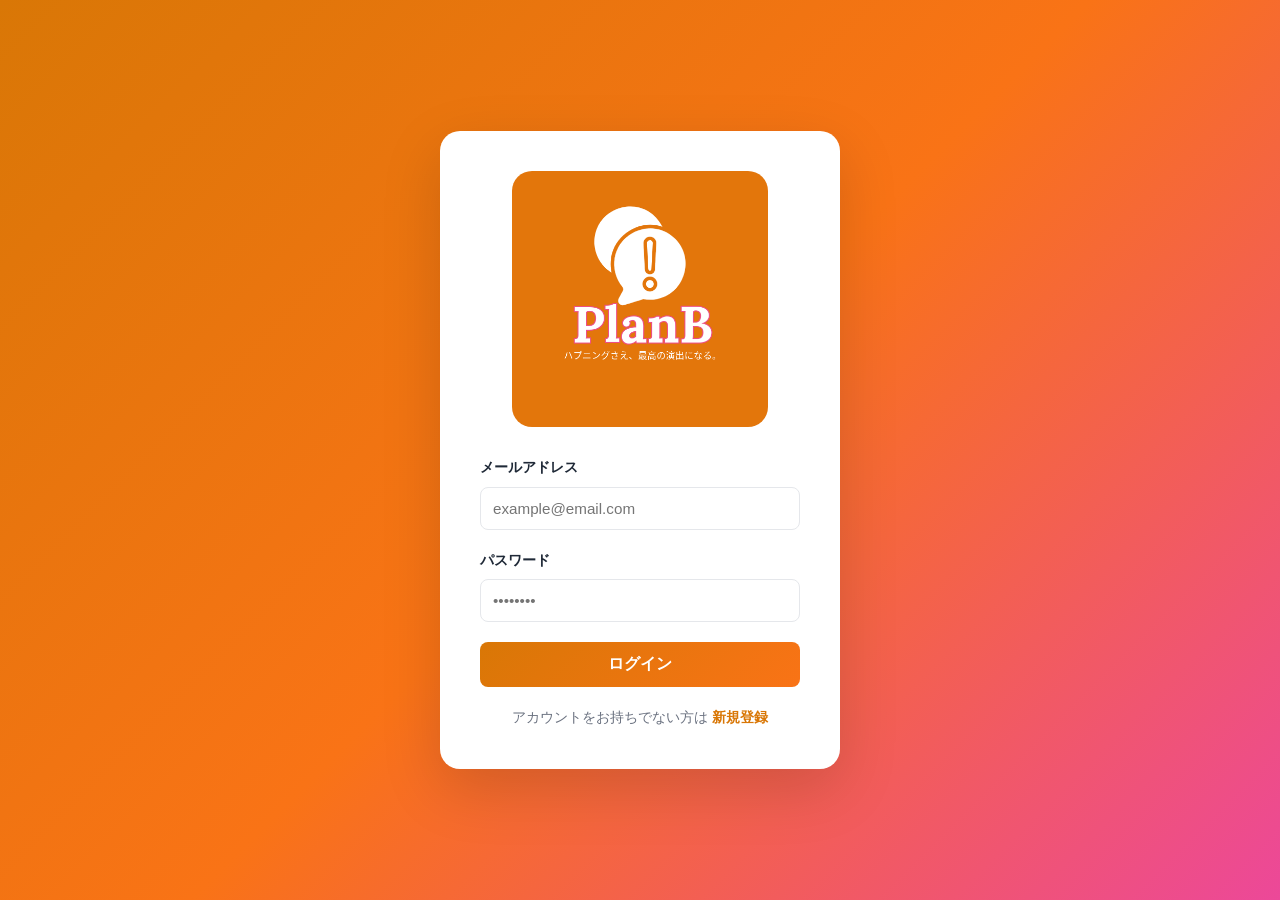
==== index.html @ e2fd60a5 "login.htmlをindex.htmlに名前変更" ====
<!DOCTYPE html>
<html lang="ja">
<head>
    <meta charset="UTF-8">
    <meta name="viewport" content="width=device-width, initial-scale=1.0">
    <title>PlanB - ログイン</title>
    <link rel="stylesheet" href="styles.css">
</head>
<body class="page-login">

<div class="login-container">
    <img src="fig/title.png" alt="PlanB" class="login-logo"style="border-radius: 20px;">
    
    <form id="loginForm" onsubmit="handleLogin(event)">
        <div class="form-group">
            <label for="email">メールアドレス</label>
            <input type="email" id="email" placeholder="example@email.com" required>
        </div>

        <div class="form-group">
            <label for="password">パスワード</label>
            <input type="password" id="password" placeholder="••••••••" required>
        </div>

        <button type="submit" class="btn-primary">ログイン</button>
    </form>

    <div class="signup-link">
        アカウントをお持ちでない方は
        <a onclick="goToSignup()">新規登録</a>
    </div>
</div>

<script>
    // ログイン処理の実装（サーバー通信版）
    async function handleLogin(event) {
        event.preventDefault();
        
        const emailInput = document.getElementById('email').value;
        const passwordInput = document.getElementById('password').value;

        if (!emailInput || !passwordInput) {
            alert('メールアドレスとパスワードを入力してください');
            return;
        }

        try {
            // サーバーのAPIにデータを送信 (POST)
            const response = await fetch("/api/login", {
                method: "POST",
                headers: {
                    "Content-Type": "application/json"
                },
                body: JSON.stringify({
                    email: emailInput,
                    password: passwordInput
                })
            });

            // サーバーからの結果を受け取る
            const result = await response.json();

            if (result.success) {
                console.log('認証成功');
                // ホーム画面へ遷移
                window.location.href = 'home.html';
            } else {
                console.log('認証失敗');
                alert('メールアドレスまたはパスワードが間違っています。');
            }

        } catch (error) {
            console.error("通信エラー:", error);
            alert("サーバーとの通信に失敗しました。");
        }
    }

    function goToSignup() {
        window.location.href = 'signup.html';
    }
</script>

</body>
</html>
---- styles.css ----
/* =========================================
   1. 基本設定 (Base & Reset)
   ========================================= */
* {
    box-sizing: border-box;
}

body {
    margin: 0;
    font-family: -apple-system, BlinkMacSystemFont, "Segoe UI", Roboto, "Helvetica Neue", Arial, sans-serif;
    color: #1f2937;
    line-height: 1.5;
}

/* リンクの基本スタイル */
a {
    text-decoration: none;
    cursor: pointer;
    color: inherit;
}

/* =========================================
   2. 共通コンポーネント (Components)
   ========================================= */

/* ボタンの基本スタイル */
button {
    cursor: pointer;
    font-family: inherit;
}

/* プライマリーボタン（オレンジグラデーション） */
.btn-primary {
    width: 100%;
    padding: 12px;
    background: linear-gradient(135deg, #d97706 0%, #f97316 100%);
    color: white;
    border: none;
    border-radius: 8px;
    font-size: 1rem;
    font-weight: 600;
    transition: all 0.3s;
    display: inline-block;
    text-align: center;
}

.btn-primary:hover {
    transform: translateY(-2px);
    box-shadow: 0 10px 20px rgba(217, 119, 6, 0.3);
}

.btn-primary:active {
    transform: translateY(0);
}

/* フォーム入力欄 */
.form-group {
    margin-bottom: 20px;
    text-align: left;
}

.form-group label {
    display: block;
    font-size: 0.9rem;
    font-weight: 600;
    color: #1f2937;
    margin-bottom: 8px;
}

.form-group input {
    width: 100%;
    padding: 12px;
    border: 1px solid #e5e7eb;
    border-radius: 8px;
    font-size: 0.95rem;
    transition: border-color 0.2s;
}

.form-group input:focus {
    outline: none;
    border-color: #d97706;
    box-shadow: 0 0 0 3px rgba(217, 119, 6, 0.1);
}

/* =========================================
   3. ログイン画面スタイル (Login Page)
   ========================================= */
.page-login {
    display: flex;
    align-items: center;
    justify-content: center;
    min-height: 100vh;
    background: linear-gradient(135deg, #d97706 0%, #f97316 50%, #ec4899 100%);
}

.login-container {
    background: white;
    border-radius: 20px;
    padding: 40px;
    width: 90%;
    max-width: 400px;
    box-shadow: 0 20px 60px rgba(0, 0, 0, 0.15);
    text-align: center;
}

/* ログイン画面のロゴ */
.login-logo {
    /* 横幅をコンテナ(最大400px)の80%に制限し、高さは自動調整 */
    max-width: 80%;
    height: auto;
    margin-bottom: 30px;
    display: block;
    margin-left: auto;
    margin-right: auto;
}

/* ヘッダー（ホーム画面）のロゴ */
.logo {
    display: flex;
    align-items: center;
    /* ヘッダー内でのロゴエリアの高さを指定（例: 40px） */
    height: 40px;
}

.header-logo {
    /* 親要素(.logo)の高さに合わせてリサイズ */
    height: 100%;
    width: auto; /* 横幅は縦横比を維持して自動設定 */
    object-fit: contain;
}

.signup-link {
    margin-top: 20px;
    font-size: 0.9rem;
    color: #6b7280;
}

.signup-link a {
    color: #d97706;
    font-weight: 600;
}

.signup-link a:hover {
    text-decoration: underline;
}

/* =========================================
   4. ホーム画面レイアウト (Home Layout)
   ========================================= */
.page-home {
    background-color: #f3f4f6;
}

#app-container {
    width: 100%;
    max-width: 550px;
    min-height: 100vh;
    background-color: #fff;
    box-shadow: 0 0 20px rgba(0,0,0,0.1);
    position: relative;
    display: flex;
    flex-direction: column;
    margin: 0 auto;
}

/* ヘッダー */
header {
    position: sticky;
    top: 0;
    background: linear-gradient(135deg, #d97706 0%, #f97316 100%);
    padding: 15px 20px;
    display: flex;
    justify-content: space-between;
    align-items: center;
    z-index: 100;
}

.logo {
    display: flex;
    align-items: center;
    gap: 12px;
    font-weight: 800;
    font-size: 1.3rem;
    color: #ffffff;
}

.header-actions {
    display: flex;
    align-items: center;
    gap: 15px;
}

/* ヘッダー内の透明ボタン */
.btn-transparent {
    border: none;
    background: none;
    color: white;
    font-weight: 600;
    font-size: 0.9rem;
    padding: 5px 10px;
    border-radius: 6px;
    transition: background-color 0.2s;
}

.btn-transparent:hover {
    background-color: rgba(255, 255, 255, 0.2);
}

.icon-btn {
    font-size: 1.2rem;
    padding: 5px;
}

/* メインコンテンツエリア */
main {
    flex: 1;
    overflow-y: auto;
    display: flex;
    flex-direction: column;
    background-color: #fdf2f8;
}

/* =========================================
   5. ホーム画面コンテンツ (Home Contents)
   ========================================= */

/* ヒーローセクション */
.hero-section {
    background: linear-gradient(135deg, #d97706 0%, #f97316 50%, #ec4899 100%);
    padding: 30px 20px;
    color: white;
    text-align: center;
}

.hero-text h2 {
    font-size: 1.8rem;
    margin: 0 0 12px;
    font-weight: 700;
    letter-spacing: -0.5px;
}

.hero-text p {
    color: rgba(255, 255, 255, 0.85);
    font-size: 0.95rem;
    margin: 0;
    line-height: 1.5;
}

/* 選択エリア */
.plan-selection-section {
    padding: 25px 20px;
}

.selection-title {
    font-size: 1rem;
    font-weight: 600;
    color: #1f2937;
    margin: 0 0 16px;
}

/* カードグリッド */
.cards-grid {
    display: grid;
    grid-template-columns: 1fr;
    gap: 12px;
    margin-bottom: 20px;
}

.plan-card {
    background: white;
    border: 2px solid #fde2e4;
    border-radius: 12px;
    padding: 16px;
    cursor: pointer;
    transition: all 0.3s cubic-bezier(0.4, 0, 0.2, 1);
    display: flex;
    align-items: center;
    gap: 10px;
}

.plan-card:hover {
    border-color: #d97706;
    box-shadow: 0 8px 16px rgba(217, 119, 6, 0.12);
    transform: translateY(-2px);
}

.plan-card:active {
    transform: translateY(0);
}

.plan-card h3 {
    margin: 0;
    font-size: 1rem;
    color: #1f2937;
    font-weight: 600;
}

.plan-card .emoji {
    font-size: 1.5rem;
}

/* =========================================
   6. 緊急モードボタン (Emergency Mode)
   ========================================= */
.emergency-section {
    padding: 0 20px 25px;
}

.mode-btn {
    width: 100%;
    padding: 16px;
    color: white;
    border: none;
    border-radius: 12px;
    font-size: 1rem;
    font-weight: 600;
    cursor: pointer;
    transition: background-color 0.3s, transform 0.2s;
    display: flex;
    align-items: center;
    justify-content: center;
    gap: 8px;
}

.mode-btn:hover {
    transform: translateY(-2px);
}

.mode-btn:active {
    transform: translateY(0);
}

.mode-btn-danger {
    background-color: #ef4444; /* 赤 */
    box-shadow: 0 4px 12px rgba(239, 68, 68, 0.2);
}
.mode-btn-danger:hover {
    background-color: #dc2626;
}

.mode-btn-safe {
    background-color: #10b981; /* 緑 */
    box-shadow: 0 4px 12px rgba(16, 185, 129, 0.2);
}
.mode-btn-safe:hover {
    background-color: #059669;
}

.mode-btn-emoji {
    font-size: 1.5rem;
}

/* =========================================
   7. ローディング画面 (Loading)
   ========================================= */
#phase-loading {
    display: none;
    flex-direction: column;
    align-items: center;
    justify-content: center;
    height: 100vh; /* メインエリアいっぱいに */
    min-height: 400px;
    background: linear-gradient(135deg, #fdf2f8 0%, #fce7f3 100%);
}

.spinner {
    width: 50px;
    height: 50px;
    border: 4px solid #fbcfe8;
    border-top: 4px solid #f97316;
    border-radius: 50%;
    animation: spin 1s linear infinite;
}

#phase-loading h3 {
    color: #d97706;
    margin-top: 24px;
    font-size: 1.1rem;
}

#phase-loading p {
    color: #9ca3af;
    font-size: 0.9rem;
}

@keyframes spin {
    0% { transform: rotate(0deg); }
    100% { transform: rotate(360deg); }
}
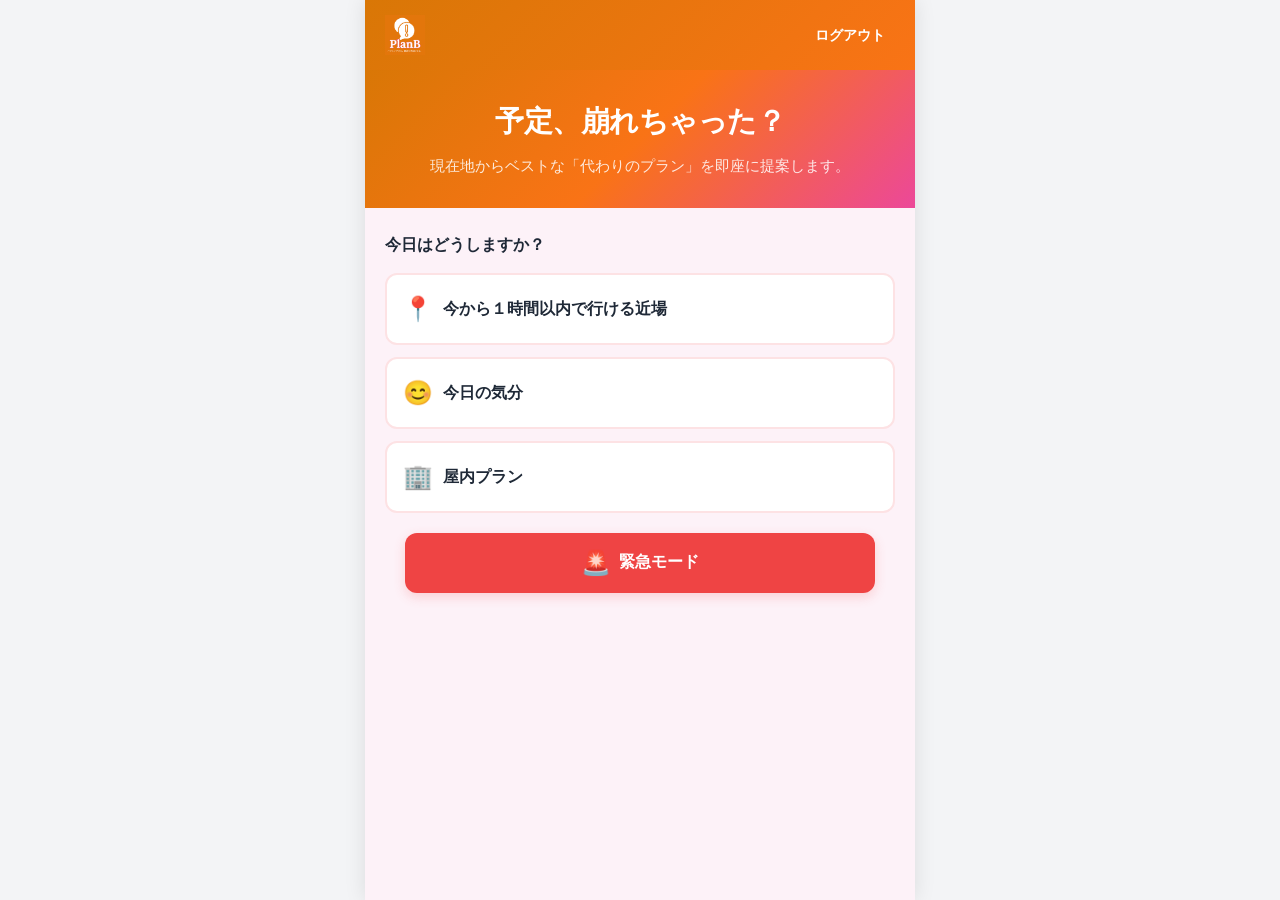
==== commit 0650c12d: "index→login,home→indexに変更" ====
--- a/index.html
+++ b/index.html
@@ -3,81 +3,214 @@
 <head>
     <meta charset="UTF-8">
     <meta name="viewport" content="width=device-width, initial-scale=1.0">
-    <title>PlanB - ログイン</title>
+    <title>PlanB - ホーム</title>
     <link rel="stylesheet" href="styles.css">
 </head>
-<body class="page-login">
-
-<div class="login-container">
-    <img src="fig/title.png" alt="PlanB" class="login-logo"style="border-radius: 20px;">
-    
-    <form id="loginForm" onsubmit="handleLogin(event)">
-        <div class="form-group">
-            <label for="email">メールアドレス</label>
-            <input type="email" id="email" placeholder="example@email.com" required>
+<body class="page-home">
+
+<div id="app-container">
+    <header>
+        <a href="home.html" class="logo">
+            <img src="fig/head.png" alt="PlanB" class="header-logo">
+        </a>
+        <div class="header-actions">
+            <button class="btn-transparent" onclick="handleLogout()">ログアウト</button>
         </div>
-
-        <div class="form-group">
-            <label for="password">パスワード</label>
-            <input type="password" id="password" placeholder="••••••••" required>
+    </header>
+
+    <main>
+        <div id="phase-home">
+            <div class="hero-section">
+                <div class="hero-text">
+                    <h2>予定、崩れちゃった？</h2>
+                    <p>現在地からベストな「代わりのプラン」を即座に提案します。</p>
+                </div>
+            </div>
+
+            <div class="plan-selection-section">
+                <h2 class="selection-title" id="selectionTitle">今日はどうしますか？</h2>
+                <div class="cards-grid" id="planCards"></div>
+
+                <div class="emergency-section">
+                    <button id="modeToggleBtn" class="mode-btn mode-btn-danger" onclick="toggleEmergencyMode()">
+                        <span id="modeEmoji" class="mode-btn-emoji">🚨</span>
+                        <span class="mode-btn-text">
+                            <span id="modeText">緊急モード</span>
+                        </span>
+                    </button>
+                </div>
+            </div>
         </div>
-
-        <button type="submit" class="btn-primary">ログイン</button>
-    </form>
-
-    <div class="signup-link">
-        アカウントをお持ちでない方は
-        <a onclick="goToSignup()">新規登録</a>
-    </div>
+    </main>
 </div>
 
 <script>
-    // ログイン処理の実装（サーバー通信版）
-    async function handleLogin(event) {
-        event.preventDefault();
+    // ==========================================
+    // データ定義
+    // ==========================================
+    const normalModeCards = [
+        { title: "今から１時間以内で行ける近場", emoji: "📍", situation: "near" },
+        { title: "今日の気分", emoji: "😊", situation: "mood" },
+        { title: "屋内プラン", emoji: "🏢", situation: "indoor" }
+    ];
+
+    const emergencyModeCards = [
+        { title: "30分でできること", emoji: "⏱️", situation: "quick" },
+        { title: "充電ピンチ", emoji: "🔋", situation: "battery" }, 
+        { title: "ドタキャンされた", emoji: "😢", situation: "cancel" }
+    ];
+
+    let isEmergencyMode = false;
+
+    // ログアウト
+    function handleLogout() {
+        console.log("ログアウトしました");
+        window.location.href = 'login.html';
+    }
+
+    // カード描画
+    function renderCards(cards) {
+        const container = document.getElementById('planCards');
+        container.innerHTML = '';
+        cards.forEach(card => {
+            const cardElement = document.createElement('div');
+            cardElement.className = 'plan-card';
+            cardElement.onclick = () => handleSelectPlan(card.situation);
+            cardElement.innerHTML = `
+                <span class="emoji">${card.emoji}</span>
+                <h3>${card.title}</h3>
+            `;
+            container.appendChild(cardElement);
+        });
+    }
+
+ 
+
+    function handleSelectPlan(situation) {
         
-        const emailInput = document.getElementById('email').value;
-        const passwordInput = document.getElementById('password').value;
-
-        if (!emailInput || !passwordInput) {
-            alert('メールアドレスとパスワードを入力してください');
-            return;
-        }
-
-        try {
-            // サーバーのAPIにデータを送信 (POST)
-            const response = await fetch("/api/login", {
-                method: "POST",
-                headers: {
-                    "Content-Type": "application/json"
-                },
-                body: JSON.stringify({
-                    email: emailInput,
-                    password: passwordInput
-                })
-            });
-
-            // サーバーからの結果を受け取る
-            const result = await response.json();
-
-            if (result.success) {
-                console.log('認証成功');
-                // ホーム画面へ遷移
-                window.location.href = 'home.html';
-            } else {
-                console.log('認証失敗');
-                alert('メールアドレスまたはパスワードが間違っています。');
-            }
-
-        } catch (error) {
-            console.error("通信エラー:", error);
-            alert("サーバーとの通信に失敗しました。");
-        }
-    }
-
-    function goToSignup() {
-        window.location.href = 'signup.html';
-    }
+        // https://www.google.com/maps/search/?api=1&query=検索ワード
+        const mapBaseUrl = "https://www.google.com/maps/search/?api=1&query=";
+
+        // -----------------------------------------
+        // 通常 A：今から1時間以内
+        // -----------------------------------------
+        if (situation === 'near') {
+            const locationName = window.prompt("現在地（または最寄りの駅名）を入力してください\n例：新宿、横浜駅");
+            if (!locationName) return;
+
+            const query = encodeURIComponent(`${locationName} 観光スポット`);
+            window.location.href = `${mapBaseUrl}${query}`;
+            return; 
+        }
+
+        // -----------------------------------------
+        // 通常 B：今日の気分
+        // -----------------------------------------
+        if (situation === 'mood') {
+            const locationName = window.prompt("場所を入力してください\n例：渋谷、梅田");
+            if (!locationName) return;
+
+            const moodInput = window.prompt(
+                "今の気分を番号で選んでください\n\n" +
+                "1: 楽しい！もっと盛り上がりたい\n" +
+                "2: 疲れた...ゆっくり癒やされたい\n" +
+                "3: イライラ！ストレス発散したい"
+            );
+            if (!moodInput) return;
+
+            let keyword = "";
+            if (moodInput === '1') keyword = "遊べる場所 アミューズメント";
+            else if (moodInput === '2') keyword = "静かなカフェ 休憩";
+            else if (moodInput === '3') keyword = "カラオケ ストレス発散";
+            else keyword = "おすすめ";
+
+            const query = encodeURIComponent(`${locationName} ${keyword}`);
+            window.location.href = `${mapBaseUrl}${query}`;
+            return;
+        }
+
+        // -----------------------------------------
+        // 通常 C：屋内プラン
+        // -----------------------------------------
+        if (situation === 'indoor') {
+            const locationName = window.prompt("場所（エリア）を入力してください\n例：東京駅、心斎橋");
+            if (!locationName) return;
+
+            const keyword = "屋内 遊べる場所 水族館 映画館 博物館";
+            const query = encodeURIComponent(`${locationName} ${keyword}`);
+            window.location.href = `${mapBaseUrl}${query}`;
+            return;
+        }
+
+        // -----------------------------------------
+        // 緊急 A：30分でできること
+        // -----------------------------------------
+        if (situation === 'quick') {
+            const locationName = window.prompt("今いる場所を入力してください\n例：渋谷駅ハチ公前");
+            if (!locationName) return;
+
+            const keyword = "カフェ 本屋 ファストフード 休憩";
+            const query = encodeURIComponent(`${locationName} ${keyword}`);
+            window.location.href = `${mapBaseUrl}${query}`;
+            return;
+        }
+
+        // -----------------------------------------
+        // 緊急 B：充電ピンチ
+        // -----------------------------------------
+        if (situation === 'battery') {
+            const locationName = window.prompt("今いる場所を入力してください\n例：新宿駅、近くの交差点");
+            if (!locationName) return;
+
+            const keyword = "コンビニ チャージスポット";
+            const query = encodeURIComponent(`${locationName} ${keyword}`);
+            window.location.href = `${mapBaseUrl}${query}`;
+            return;
+        }
+
+        // -----------------------------------------
+        // 緊急 C：ドタキャンされた
+        // -----------------------------------------
+        if (situation === 'cancel') {
+            const locationName = window.prompt("今いる場所を入力してください\n例：銀座、難波");
+            if (!locationName) return;
+
+            const keyword = "一人 映画館 おしゃれなカフェ 商業施設 温泉 スパ";
+            const query = encodeURIComponent(`${locationName} ${keyword}`);
+            window.location.href = `${mapBaseUrl}${query}`;
+            return;
+        }
+    }
+
+    // 緊急モード切り替え
+    function toggleEmergencyMode() {
+        isEmergencyMode = !isEmergencyMode;
+        const titleElement = document.getElementById('selectionTitle');
+        const btnElement = document.getElementById('modeToggleBtn');
+        const textElement = document.getElementById('modeText');
+        const emojiElement = document.getElementById('modeEmoji');
+
+        if (isEmergencyMode) {
+            renderCards(emergencyModeCards);
+            titleElement.textContent = "緊急サポート: 状況を選んでください";
+            titleElement.style.color = "#dc2626";
+            btnElement.classList.remove('mode-btn-danger');
+            btnElement.classList.add('mode-btn-safe');
+            textElement.textContent = "通常モードに戻る";
+            emojiElement.textContent = "🏠";
+        } else {
+            renderCards(normalModeCards);
+            titleElement.textContent = "どうしますか？";
+            titleElement.style.color = "#1f2937";
+            btnElement.classList.remove('mode-btn-safe');
+            btnElement.classList.add('mode-btn-danger');
+            textElement.textContent = "緊急モード";
+            emojiElement.textContent = "🚨";
+        }
+    }
+
+    // 初期化
+    renderCards(normalModeCards);
 </script>
 
 </body>
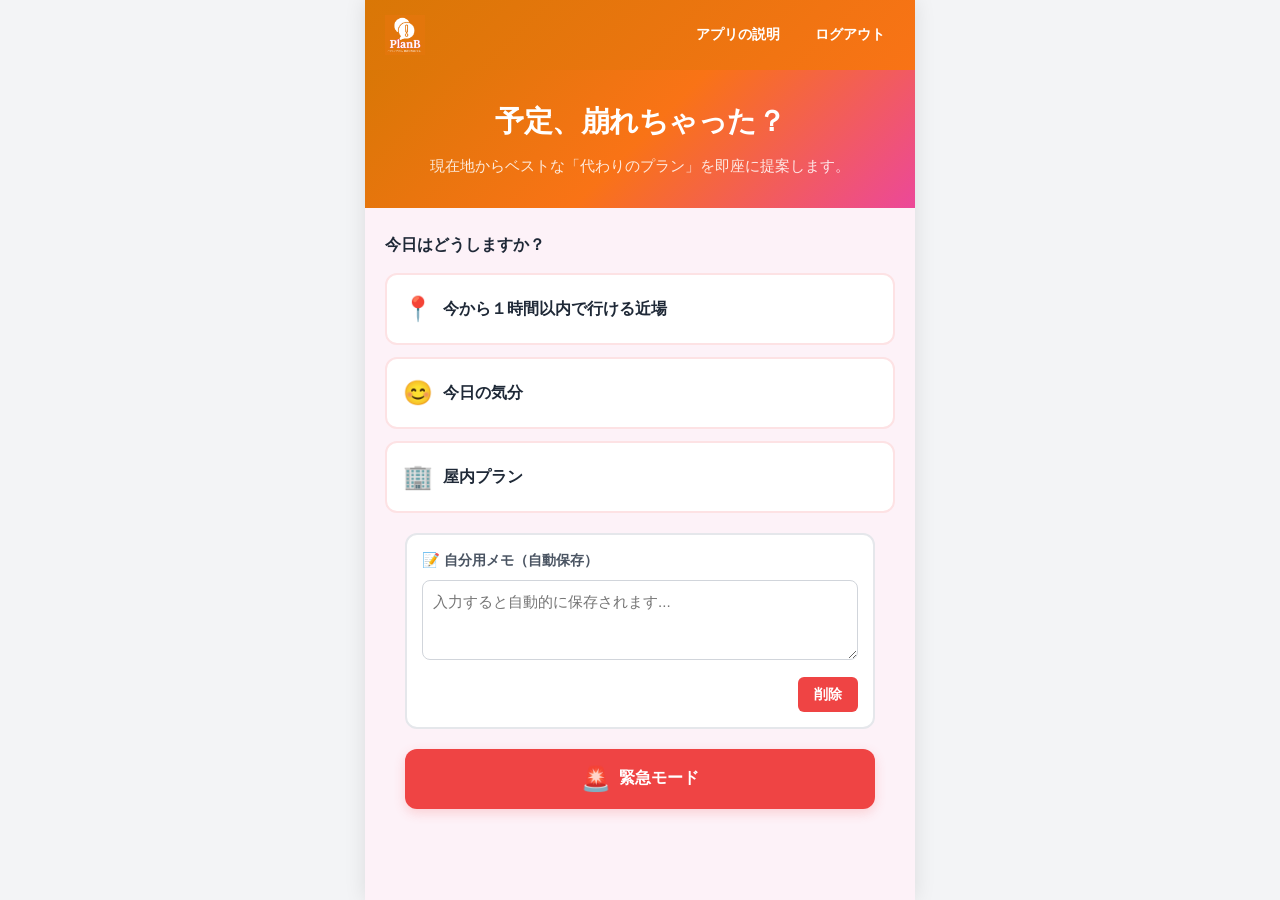
==== commit be39aa84: "explain追加" ====
--- a/index.html
+++ b/index.html
@@ -10,10 +10,12 @@
 
 <div id="app-container">
     <header>
-        <a href="home.html" class="logo">
+        <a href="index.html" class="logo">
             <img src="fig/head.png" alt="PlanB" class="header-logo">
         </a>
         <div class="header-actions">
+            <a href="explain.html" class="btn-transparent">アプリの説明</a>
+            
             <button class="btn-transparent" onclick="handleLogout()">ログアウト</button>
         </div>
     </header>
@@ -29,7 +31,19 @@
 
             <div class="plan-selection-section">
                 <h2 class="selection-title" id="selectionTitle">今日はどうしますか？</h2>
+                
                 <div class="cards-grid" id="planCards"></div>
+
+                <div class="memo-section">
+                    <div class="memo-container">
+                        <label for="userMemo" class="memo-label">📝 自分用メモ（自動保存）</label>
+                        <textarea id="userMemo" class="memo-textarea" placeholder="入力すると自動的に保存されます..."></textarea>
+                        
+                        <div class="memo-actions">
+                            <button id="memoDeleteBtn" class="btn-sm btn-delete">削除</button>
+                        </div>
+                    </div>
+                </div>
 
                 <div class="emergency-section">
                     <button id="modeToggleBtn" class="mode-btn mode-btn-danger" onclick="toggleEmergencyMode()">
@@ -61,6 +75,8 @@
     ];
 
     let isEmergencyMode = false;
+
+    const STORAGE_KEY_MEMO = 'planb_user_memo';
 
     // ログアウト
     function handleLogout() {
@@ -84,100 +100,75 @@
         });
     }
 
- 
-
+    // メモ帳機能
+    function setupMemo() {
+        const memoInput = document.getElementById('userMemo');
+        const deleteBtn = document.getElementById('memoDeleteBtn');
+        
+        const savedMemo = localStorage.getItem(STORAGE_KEY_MEMO);
+        if (savedMemo) {
+            memoInput.value = savedMemo;
+        }
+
+        memoInput.addEventListener('input', () => {
+            localStorage.setItem(STORAGE_KEY_MEMO, memoInput.value);
+        });
+
+        deleteBtn.addEventListener('click', () => {
+            if (confirm("本当にメモを削除しますか？")) {
+                localStorage.removeItem(STORAGE_KEY_MEMO);
+                memoInput.value = "";
+                alert("削除しました。");
+            }
+        });
+    }
+
+    // プラン選択
     function handleSelectPlan(situation) {
-        
-        // https://www.google.com/maps/search/?api=1&query=検索ワード
         const mapBaseUrl = "https://www.google.com/maps/search/?api=1&query=";
 
-        // -----------------------------------------
-        // 通常 A：今から1時間以内
-        // -----------------------------------------
         if (situation === 'near') {
             const locationName = window.prompt("現在地（または最寄りの駅名）を入力してください\n例：新宿、横浜駅");
             if (!locationName) return;
-
-            const query = encodeURIComponent(`${locationName} 観光スポット`);
-            window.location.href = `${mapBaseUrl}${query}`;
+            window.location.href = `${mapBaseUrl}${encodeURIComponent(locationName + " 観光スポット")}`;
             return; 
         }
-
-        // -----------------------------------------
-        // 通常 B：今日の気分
-        // -----------------------------------------
         if (situation === 'mood') {
             const locationName = window.prompt("場所を入力してください\n例：渋谷、梅田");
             if (!locationName) return;
-
-            const moodInput = window.prompt(
-                "今の気分を番号で選んでください\n\n" +
-                "1: 楽しい！もっと盛り上がりたい\n" +
-                "2: 疲れた...ゆっくり癒やされたい\n" +
-                "3: イライラ！ストレス発散したい"
-            );
+            const moodInput = window.prompt("今の気分を番号で選んでください\n1: 楽しい！\n2: 疲れた...\n3: イライラ！");
             if (!moodInput) return;
 
-            let keyword = "";
+            let keyword = "おすすめ";
             if (moodInput === '1') keyword = "遊べる場所 アミューズメント";
             else if (moodInput === '2') keyword = "静かなカフェ 休憩";
             else if (moodInput === '3') keyword = "カラオケ ストレス発散";
-            else keyword = "おすすめ";
-
-            const query = encodeURIComponent(`${locationName} ${keyword}`);
-            window.location.href = `${mapBaseUrl}${query}`;
-            return;
-        }
-
-        // -----------------------------------------
-        // 通常 C：屋内プラン
-        // -----------------------------------------
+
+            window.location.href = `${mapBaseUrl}${encodeURIComponent(locationName + " " + keyword)}`;
+            return;
+        }
         if (situation === 'indoor') {
             const locationName = window.prompt("場所（エリア）を入力してください\n例：東京駅、心斎橋");
             if (!locationName) return;
-
-            const keyword = "屋内 遊べる場所 水族館 映画館 博物館";
-            const query = encodeURIComponent(`${locationName} ${keyword}`);
-            window.location.href = `${mapBaseUrl}${query}`;
-            return;
-        }
-
-        // -----------------------------------------
-        // 緊急 A：30分でできること
-        // -----------------------------------------
+            window.location.href = `${mapBaseUrl}${encodeURIComponent(locationName + " 屋内 遊べる場所 水族館 映画館 博物館")}`;
+            return;
+        }
         if (situation === 'quick') {
             const locationName = window.prompt("今いる場所を入力してください\n例：渋谷駅ハチ公前");
             if (!locationName) return;
-
-            const keyword = "カフェ 本屋 ファストフード 休憩";
-            const query = encodeURIComponent(`${locationName} ${keyword}`);
-            window.location.href = `${mapBaseUrl}${query}`;
-            return;
-        }
-
-        // -----------------------------------------
-        // 緊急 B：充電ピンチ
-        // -----------------------------------------
+            window.location.href = `${mapBaseUrl}${encodeURIComponent(locationName + " カフェ 本屋 ファストフード 休憩")}`;
+            return;
+        }
         if (situation === 'battery') {
-            const locationName = window.prompt("今いる場所を入力してください\n例：新宿駅、近くの交差点");
-            if (!locationName) return;
-
-            const keyword = "コンビニ チャージスポット";
-            const query = encodeURIComponent(`${locationName} ${keyword}`);
-            window.location.href = `${mapBaseUrl}${query}`;
-            return;
-        }
-
-        // -----------------------------------------
-        // 緊急 C：ドタキャンされた
-        // -----------------------------------------
+            const locationName = window.prompt("今いる場所を入力してください\n例：新宿駅");
+            if (!locationName) return;
+            window.location.href = `${mapBaseUrl}${encodeURIComponent(locationName + " コンビニ モバイルバッテリーレンタル")}`;
+            return;
+        }
         if (situation === 'cancel') {
-            const locationName = window.prompt("今いる場所を入力してください\n例：銀座、難波");
-            if (!locationName) return;
-
-            const keyword = "一人 映画館 おしゃれなカフェ 商業施設 温泉 スパ";
-            const query = encodeURIComponent(`${locationName} ${keyword}`);
-            window.location.href = `${mapBaseUrl}${query}`;
+            const locationName = window.prompt("今いる場所を入力してください\n例：銀座");
+            if (!locationName) return;
+            window.location.href = `${mapBaseUrl}${encodeURIComponent(locationName + " 一人 映画館 おしゃれなカフェ 商業施設 温泉 スパ")}`;
             return;
         }
     }
@@ -210,7 +201,10 @@
     }
 
     // 初期化
-    renderCards(normalModeCards);
+    window.addEventListener('load', () => {
+        renderCards(normalModeCards);
+        setupMemo(); 
+    });
 </script>
 
 </body>
--- a/styles.css
+++ b/styles.css
@@ -349,41 +349,131 @@
 .mode-btn-emoji {
     font-size: 1.5rem;
 }
-
-/* =========================================
-   7. ローディング画面 (Loading)
-   ========================================= */
-#phase-loading {
-    display: none;
-    flex-direction: column;
-    align-items: center;
-    justify-content: center;
-    height: 100vh; /* メインエリアいっぱいに */
-    min-height: 400px;
-    background: linear-gradient(135deg, #fdf2f8 0%, #fce7f3 100%);
-}
-
-.spinner {
-    width: 50px;
-    height: 50px;
-    border: 4px solid #fbcfe8;
-    border-top: 4px solid #f97316;
-    border-radius: 50%;
-    animation: spin 1s linear infinite;
-}
-
-#phase-loading h3 {
-    color: #d97706;
-    margin-top: 24px;
-    font-size: 1.1rem;
-}
-
-#phase-loading p {
-    color: #9ca3af;
+/* styles.css の末尾に追加 */
+
+/* =========================================
+   8. メモ帳エリア (Memo Pad)
+   ========================================= */
+.memo-section {
+    padding: 0 20px 20px; /* 横と下の余白 */
+}
+
+.memo-container {
+    background-color: white;
+    border: 2px solid #e5e7eb;
+    border-radius: 12px;
+    padding: 15px;
+}
+
+.memo-label {
+    display: block;
     font-size: 0.9rem;
-}
-
-@keyframes spin {
-    0% { transform: rotate(0deg); }
-    100% { transform: rotate(360deg); }
+    font-weight: 600;
+    color: #4b5563;
+    margin-bottom: 8px;
+}
+
+.memo-textarea {
+    width: 100%;
+    height: 80px; /* 初期の高さ */
+    border: 1px solid #d1d5db;
+    border-radius: 8px;
+    padding: 10px;
+    font-size: 0.95rem;
+    line-height: 1.5;
+    resize: vertical; /* 縦方向のみサイズ変更可能 */
+    font-family: inherit;
+}
+
+.memo-textarea:focus {
+    outline: none;
+    border-color: #d97706; /* フォーカス時にオレンジ色に */
+    box-shadow: 0 0 0 3px rgba(217, 119, 6, 0.1);
+}
+/* styles.css の末尾に追加 */
+
+/* メモ帳のボタンエリア */
+.memo-actions {
+    display: flex;
+    justify-content: flex-end; /* 右寄せ */
+    gap: 10px;                 /* ボタン同士の間隔 */
+    margin-top: 10px;
+}
+
+/* 小さめのボタン共通設定 */
+.btn-sm {
+    padding: 8px 16px;
+    font-size: 0.9rem;
+    border-radius: 6px;
+    border: none;
+    cursor: pointer;
+    font-weight: 600;
+    transition: background-color 0.2s;
+    color: white;
+}
+/* 削除ボタン（赤） */
+.btn-delete {
+    background-color: #ef4444;
+}
+.btn-delete:hover {
+    background-color: #dc2626;
+}
+
+/* =========================================
+   9. 説明ページ (Explain Page)
+   ========================================= */
+.explain-container {
+    background: white;
+    padding: 30px 20px;
+    border-radius: 12px;
+    margin: 20px;
+    box-shadow: 0 4px 6px rgba(0, 0, 0, 0.05);
+}
+
+.explain-content h3 {
+    color: #d97706; /* テーマカラーのオレンジ */
+    border-bottom: 2px solid #fde2e4;
+    padding-bottom: 8px;
+    margin-top: 30px;
+    margin-bottom: 15px;
+    font-size: 1.2rem;
+}
+
+.explain-content h3:first-child {
+    margin-top: 0;
+}
+
+.explain-content p {
+    color: #4b5563;
+    line-height: 1.8;
+    margin-bottom: 15px;
+}
+
+.explain-content ul {
+    padding-left: 20px;
+    color: #4b5563;
+    margin-bottom: 20px;
+}
+
+.explain-content li {
+    margin-bottom: 8px;
+    line-height: 1.6;
+}
+
+/* 説明ページ内の「ホームに戻る」ボタン */
+.btn-back {
+    display: inline-block;
+    margin-top: 20px;
+    text-align: center;
+    background-color: #f3f4f6;
+    color: #1f2937;
+    padding: 12px 24px;
+    border-radius: 8px;
+    font-weight: 600;
+    width: 100%;
+    transition: background-color 0.2s;
+}
+
+.btn-back:hover {
+    background-color: #e5e7eb;
 }
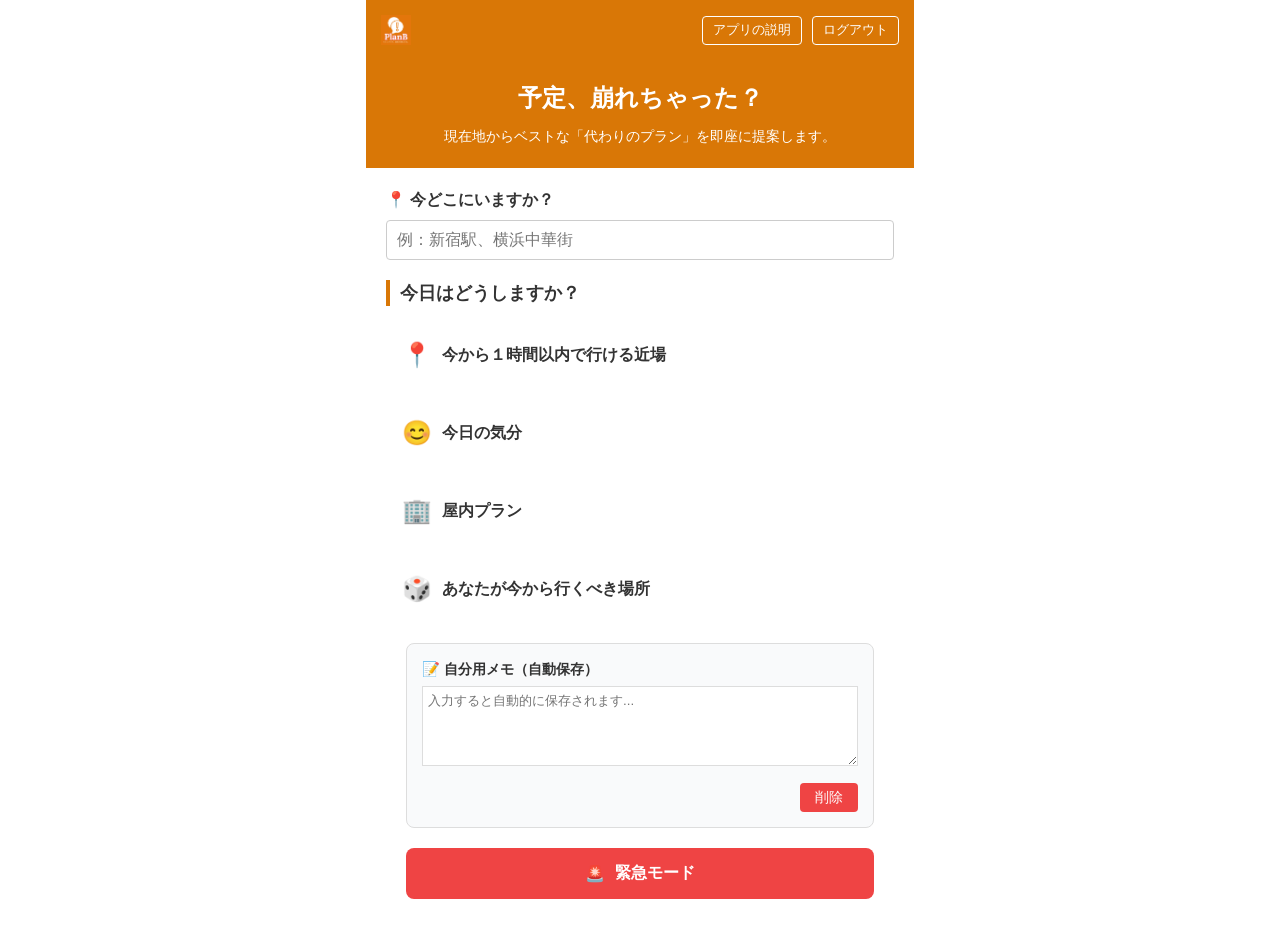
==== commit 9ad761c4: "CSS修正、あなたが行くべき場所の追加" ====
--- a/index.html
+++ b/index.html
@@ -14,8 +14,7 @@
             <img src="fig/head.png" alt="PlanB" class="header-logo">
         </a>
         <div class="header-actions">
-            <a href="explain.html" class="btn-transparent">アプリの説明</a>
-            
+            <button class="btn-transparent" onclick="window.location.href='explain.html'">アプリの説明</button>
             <button class="btn-transparent" onclick="handleLogout()">ログアウト</button>
         </div>
     </header>
@@ -30,6 +29,11 @@
             </div>
 
             <div class="plan-selection-section">
+                <div class="form-group" style="margin-bottom: 20px;">
+                    <label for="currentLocation">📍 今どこにいますか？</label>
+                    <input type="text" id="currentLocation" placeholder="例：新宿駅、横浜中華街">
+                </div>
+
                 <h2 class="selection-title" id="selectionTitle">今日はどうしますか？</h2>
                 
                 <div class="cards-grid" id="planCards"></div>
@@ -65,7 +69,8 @@
     const normalModeCards = [
         { title: "今から１時間以内で行ける近場", emoji: "📍", situation: "near" },
         { title: "今日の気分", emoji: "😊", situation: "mood" },
-        { title: "屋内プラン", emoji: "🏢", situation: "indoor" }
+        { title: "屋内プラン", emoji: "🏢", situation: "indoor" },
+        { title: "あなたが今から行くべき場所", emoji: "🎲", situation: "random" }
     ];
 
     const emergencyModeCards = [
@@ -75,7 +80,6 @@
     ];
 
     let isEmergencyMode = false;
-
     const STORAGE_KEY_MEMO = 'planb_user_memo';
 
     // ログアウト
@@ -88,6 +92,8 @@
     function renderCards(cards) {
         const container = document.getElementById('planCards');
         container.innerHTML = '';
+        
+        // js-array (forEach), js-element (createElement) の知識
         cards.forEach(card => {
             const cardElement = document.createElement('div');
             cardElement.className = 'plan-card';
@@ -105,6 +111,7 @@
         const memoInput = document.getElementById('userMemo');
         const deleteBtn = document.getElementById('memoDeleteBtn');
         
+        // js-storage (localStorage) の知識
         const savedMemo = localStorage.getItem(STORAGE_KEY_MEMO);
         if (savedMemo) {
             memoInput.value = savedMemo;
@@ -123,59 +130,81 @@
         });
     }
 
-    // プラン選択
+    // プラン選択時の処理
     function handleSelectPlan(situation) {
         const mapBaseUrl = "https://www.google.com/maps/search/?api=1&query=";
-
-        if (situation === 'near') {
-            const locationName = window.prompt("現在地（または最寄りの駅名）を入力してください\n例：新宿、横浜駅");
-            if (!locationName) return;
-            window.location.href = `${mapBaseUrl}${encodeURIComponent(locationName + " 観光スポット")}`;
-            return; 
-        }
+        
+        // 画面のinputタグから現在地を取得
+        const locationInput = document.getElementById('currentLocation');
+        const locationName = locationInput.value;
+
+        // 入力が空だった場合のチェック (js-conditional)
+        if (locationName === "") {
+            alert("「今どこにいますか？」の欄を入力してください！");
+            return;
+        }
+
+        // 検索キーワードの決定
+        let keyword = "";
+
         if (situation === 'mood') {
-            const locationName = window.prompt("場所を入力してください\n例：渋谷、梅田");
-            if (!locationName) return;
-            const moodInput = window.prompt("今の気分を番号で選んでください\n1: 楽しい！\n2: 疲れた...\n3: イライラ！");
+            const moodInput = window.prompt(
+                "今の気分を番号で選んでください\n\n" +
+                "1: 楽しい！もっと盛り上がりたい\n" +
+                "2: 疲れた...ゆっくり癒やされたい\n" +
+                "3: イライラ！ストレス発散したい"
+            );
+
+            // キャンセルされた場合
             if (!moodInput) return;
 
-            let keyword = "おすすめ";
-            if (moodInput === '1') keyword = "遊べる場所 アミューズメント";
-            else if (moodInput === '2') keyword = "静かなカフェ 休憩";
-            else if (moodInput === '3') keyword = "カラオケ ストレス発散";
-
-            window.location.href = `${mapBaseUrl}${encodeURIComponent(locationName + " " + keyword)}`;
-            return;
-        }
-        if (situation === 'indoor') {
-            const locationName = window.prompt("場所（エリア）を入力してください\n例：東京駅、心斎橋");
-            if (!locationName) return;
-            window.location.href = `${mapBaseUrl}${encodeURIComponent(locationName + " 屋内 遊べる場所 水族館 映画館 博物館")}`;
-            return;
-        }
-        if (situation === 'quick') {
-            const locationName = window.prompt("今いる場所を入力してください\n例：渋谷駅ハチ公前");
-            if (!locationName) return;
-            window.location.href = `${mapBaseUrl}${encodeURIComponent(locationName + " カフェ 本屋 ファストフード 休憩")}`;
-            return;
-        }
-        if (situation === 'battery') {
-            const locationName = window.prompt("今いる場所を入力してください\n例：新宿駅");
-            if (!locationName) return;
-            window.location.href = `${mapBaseUrl}${encodeURIComponent(locationName + " コンビニ モバイルバッテリーレンタル")}`;
-            return;
-        }
-        if (situation === 'cancel') {
-            const locationName = window.prompt("今いる場所を入力してください\n例：銀座");
-            if (!locationName) return;
-            window.location.href = `${mapBaseUrl}${encodeURIComponent(locationName + " 一人 映画館 おしゃれなカフェ 商業施設 温泉 スパ")}`;
-            return;
-        }
+            // 分岐処理
+            if (moodInput === '1') {
+                keyword = "遊べる場所 アミューズメント";
+            } else if (moodInput === '2') {
+                keyword = "静かなカフェ 休憩";
+            } else if (moodInput === '3') {
+                keyword = "カラオケ ストレス発散";
+            } else {
+                keyword = "おすすめ";
+            }
+
+        } else if (situation === 'random') {
+            const randomThemes = [
+                "隠れ家カフェ", "人気のラーメン屋", "静かな公園", "美術館", 
+                "神社", "レトロな純喫茶", "猫カフェ", "景色が綺麗な場所", 
+                "ボウリング", "本屋", "雑貨屋", "ゲームセンター"
+            ];
+            const randomTheme = randomThemes[Math.floor(Math.random() * randomThemes.length)];
+            
+            alert("運命の決定🎲：\n\n次は「" + randomTheme + "」に行きましょう！");
+            keyword = randomTheme;
+        
+        } else if (situation === 'near') {
+            keyword = "観光スポット";
+        
+        } else if (situation === 'indoor') {
+            keyword = "屋内 遊べる場所 水族館 映画館";
+        
+        } else if (situation === 'quick') {
+            keyword = "カフェ 本屋 ファストフード 休憩";
+        
+        } else if (situation === 'battery') {
+            keyword = "コンセント カフェ 充電";
+        
+        } else if (situation === 'cancel') {
+            keyword = "一人 映画館 商業施設 スパ";
+        }
+
+        // クエリパラメータ: ?q=場所+キーワード
+        const query = "?q=" + locationName + " " + keyword;
+        window.location.href = mapBaseUrl + query;
     }
 
     // 緊急モード切り替え
     function toggleEmergencyMode() {
         isEmergencyMode = !isEmergencyMode;
+        
         const titleElement = document.getElementById('selectionTitle');
         const btnElement = document.getElementById('modeToggleBtn');
         const textElement = document.getElementById('modeText');
@@ -185,22 +214,26 @@
             renderCards(emergencyModeCards);
             titleElement.textContent = "緊急サポート: 状況を選んでください";
             titleElement.style.color = "#dc2626";
+            
             btnElement.classList.remove('mode-btn-danger');
             btnElement.classList.add('mode-btn-safe');
+            
             textElement.textContent = "通常モードに戻る";
             emojiElement.textContent = "🏠";
         } else {
             renderCards(normalModeCards);
             titleElement.textContent = "どうしますか？";
             titleElement.style.color = "#1f2937";
+            
             btnElement.classList.remove('mode-btn-safe');
             btnElement.classList.add('mode-btn-danger');
+            
             textElement.textContent = "緊急モード";
             emojiElement.textContent = "🚨";
         }
     }
 
-    // 初期化
+    // 初期化処理
     window.addEventListener('load', () => {
         renderCards(normalModeCards);
         setupMemo(); 
--- a/styles.css
+++ b/styles.css
@@ -7,50 +7,45 @@
 
 body {
     margin: 0;
-    font-family: -apple-system, BlinkMacSystemFont, "Segoe UI", Roboto, "Helvetica Neue", Arial, sans-serif;
-    color: #1f2937;
+    /* 一般的なフォント指定 */
+    font-family: sans-serif;
+    color: #333333;
     line-height: 1.5;
+    background-color: #f3f4f6;
 }
 
 /* リンクの基本スタイル */
 a {
     text-decoration: none;
-    cursor: pointer;
     color: inherit;
 }
 
 /* =========================================
-   2. 共通コンポーネント (Components)
+   2. 共通コンポーネント
    ========================================= */
 
 /* ボタンの基本スタイル */
 button {
     cursor: pointer;
     font-family: inherit;
-}
-
-/* プライマリーボタン（オレンジグラデーション） */
+    font-size: 1rem;
+}
+
+/* プライマリーボタン */
 .btn-primary {
+    display: block;
     width: 100%;
     padding: 12px;
-    background: linear-gradient(135deg, #d97706 0%, #f97316 100%);
+    background-color: #d97706; /* 単色に変更 */
     color: white;
     border: none;
     border-radius: 8px;
-    font-size: 1rem;
-    font-weight: 600;
-    transition: all 0.3s;
-    display: inline-block;
+    font-weight: bold;
     text-align: center;
 }
 
 .btn-primary:hover {
-    transform: translateY(-2px);
-    box-shadow: 0 10px 20px rgba(217, 119, 6, 0.3);
-}
-
-.btn-primary:active {
-    transform: translateY(0);
+    background-color: #b45309; /* ホバー時は少し暗くするだけ */
 }
 
 /* フォーム入力欄 */
@@ -61,83 +56,56 @@
 
 .form-group label {
     display: block;
-    font-size: 0.9rem;
-    font-weight: 600;
-    color: #1f2937;
+    font-weight: bold;
     margin-bottom: 8px;
 }
 
 .form-group input {
     width: 100%;
-    padding: 12px;
-    border: 1px solid #e5e7eb;
-    border-radius: 8px;
-    font-size: 0.95rem;
-    transition: border-color 0.2s;
-}
-
-.form-group input:focus {
-    outline: none;
-    border-color: #d97706;
-    box-shadow: 0 0 0 3px rgba(217, 119, 6, 0.1);
-}
-
-/* =========================================
-   3. ログイン画面スタイル (Login Page)
+    padding: 10px;
+    border: 1px solid #cccccc;
+    border-radius: 4px;
+    font-size: 1rem;
+}
+
+/* =========================================
+   3. ログイン画面 (Login Page)
    ========================================= */
 .page-login {
     display: flex;
     align-items: center;
     justify-content: center;
     min-height: 100vh;
-    background: linear-gradient(135deg, #d97706 0%, #f97316 50%, #ec4899 100%);
-}
-
+    background-color: #d97706; 
+}
 .login-container {
-    background: white;
-    border-radius: 20px;
+    background-color: white;
     padding: 40px;
     width: 90%;
     max-width: 400px;
-    box-shadow: 0 20px 60px rgba(0, 0, 0, 0.15);
+    border: 1px solid white;
+    border-radius: 10px;
     text-align: center;
 }
 
-/* ログイン画面のロゴ */
 .login-logo {
-    /* 横幅をコンテナ(最大400px)の80%に制限し、高さは自動調整 */
-    max-width: 80%;
+    width: 80%; 
     height: auto;
-    margin-bottom: 30px;
-    display: block;
+    margin-bottom: 20px;
     margin-left: auto;
     margin-right: auto;
-}
-
-/* ヘッダー（ホーム画面）のロゴ */
-.logo {
-    display: flex;
-    align-items: center;
-    /* ヘッダー内でのロゴエリアの高さを指定（例: 40px） */
-    height: 40px;
-}
-
-.header-logo {
-    /* 親要素(.logo)の高さに合わせてリサイズ */
-    height: 100%;
-    width: auto; /* 横幅は縦横比を維持して自動設定 */
-    object-fit: contain;
+    display: block;
 }
 
 .signup-link {
     margin-top: 20px;
     font-size: 0.9rem;
-    color: #6b7280;
+    color: black;
 }
 
 .signup-link a {
     color: #d97706;
-    font-weight: 600;
+    font-weight: bold;
 }
 
 .signup-link a:hover {
@@ -145,154 +113,137 @@
 }
 
 /* =========================================
-   4. ホーム画面レイアウト (Home Layout)
+   4. ホーム画面レイアウト
    ========================================= */
 .page-home {
-    background-color: #f3f4f6;
+    background-color: white;
 }
 
 #app-container {
     width: 100%;
     max-width: 550px;
     min-height: 100vh;
-    background-color: #fff;
-    box-shadow: 0 0 20px rgba(0,0,0,0.1);
+    background-color: white;
+    margin: 0 auto;
     position: relative;
-    display: flex;
-    flex-direction: column;
-    margin: 0 auto;
+    border-left: 1px solid white;
+    border-right: 1px solid white;
 }
 
 /* ヘッダー */
 header {
-    position: sticky;
-    top: 0;
-    background: linear-gradient(135deg, #d97706 0%, #f97316 100%);
-    padding: 15px 20px;
+    background-color: #d97706;
+    padding: 15px;
     display: flex;
     justify-content: space-between;
     align-items: center;
-    z-index: 100;
-}
-
+    color: white;
+}
+
+/* ロゴまわり */
 .logo {
     display: flex;
     align-items: center;
-    gap: 12px;
-    font-weight: 800;
-    font-size: 1.3rem;
     color: #ffffff;
+    font-weight: bold;
+    font-size: 1.2rem;
+}
+
+.header-logo {
+    height: 30px; /* object-fitを使わず高さ指定のみで制御 */
+    width: auto;
 }
 
 .header-actions {
     display: flex;
-    align-items: center;
-    gap: 15px;
-}
-
-/* ヘッダー内の透明ボタン */
+    gap: 10px;
+}
+
+/* 透明ボタン */
 .btn-transparent {
-    border: none;
-    background: none;
-    color: white;
-    font-weight: 600;
-    font-size: 0.9rem;
+    border: 1px solid white;
+    background-color: transparent;
+    color: white;
     padding: 5px 10px;
-    border-radius: 6px;
-    transition: background-color 0.2s;
+    border-radius: 4px;
+    font-size: 0.8rem;
 }
 
 .btn-transparent:hover {
-    background-color: rgba(255, 255, 255, 0.2);
-}
-
-.icon-btn {
-    font-size: 1.2rem;
-    padding: 5px;
-}
-
-/* メインコンテンツエリア */
+    background-color: rgba(255, 255, 255, 0);
+}
+
+/* メインエリア */
 main {
     flex: 1;
-    overflow-y: auto;
     display: flex;
     flex-direction: column;
-    background-color: #fdf2f8;
-}
-
-/* =========================================
-   5. ホーム画面コンテンツ (Home Contents)
+}
+
+/* =========================================
+   5. ホーム画面コンテンツ
    ========================================= */
 
 /* ヒーローセクション */
 .hero-section {
-    background: linear-gradient(135deg, #d97706 0%, #f97316 50%, #ec4899 100%);
-    padding: 30px 20px;
+    background-color: #d97706;
+    padding: 20px;
     color: white;
     text-align: center;
 }
 
 .hero-text h2 {
-    font-size: 1.8rem;
-    margin: 0 0 12px;
-    font-weight: 700;
-    letter-spacing: -0.5px;
+    font-size: 1.5rem;
+    margin: 0 0 10px 0;
 }
 
 .hero-text p {
-    color: rgba(255, 255, 255, 0.85);
-    font-size: 0.95rem;
     margin: 0;
-    line-height: 1.5;
+    font-size: 0.9rem;
 }
 
 /* 選択エリア */
 .plan-selection-section {
-    padding: 25px 20px;
+    padding: 20px;
 }
 
 .selection-title {
-    font-size: 1rem;
-    font-weight: 600;
-    color: #1f2937;
-    margin: 0 0 16px;
+    font-size: 1.1rem;
+    font-weight: bold;
+    color: #333;
+    margin: 0 0 15px 0;
+    border-left: 4px solid #d97706; 
+    padding-left: 10px;
 }
 
 /* カードグリッド */
 .cards-grid {
-    display: grid;
-    grid-template-columns: 1fr;
-    gap: 12px;
+    /* Flexboxで縦並びにする（Grid未習得の場合の安全策） */
+    display: flex;
+    flex-direction: column;
+    gap: 10px;
     margin-bottom: 20px;
 }
 
 .plan-card {
-    background: white;
-    border: 2px solid #fde2e4;
-    border-radius: 12px;
-    padding: 16px;
+    background-color: white;
+    border: 1px solid white;
+    border-radius: 8px;
+    padding: 15px;
     cursor: pointer;
-    transition: all 0.3s cubic-bezier(0.4, 0, 0.2, 1);
-    display: flex;
-    align-items: center;
-    gap: 10px;
+    display: flex;
+    align-items: center;
 }
 
 .plan-card:hover {
+    background-color: #fff7ed;
     border-color: #d97706;
-    box-shadow: 0 8px 16px rgba(217, 119, 6, 0.12);
-    transform: translateY(-2px);
-}
-
-.plan-card:active {
-    transform: translateY(0);
 }
 
 .plan-card h3 {
     margin: 0;
     font-size: 1rem;
-    color: #1f2937;
-    font-weight: 600;
+    margin-left: 10px;
 }
 
 .plan-card .emoji {
@@ -300,39 +251,28 @@
 }
 
 /* =========================================
-   6. 緊急モードボタン (Emergency Mode)
+   6. 緊急モードボタン
    ========================================= */
 .emergency-section {
-    padding: 0 20px 25px;
+    padding: 0 20px 20px;
 }
 
 .mode-btn {
     width: 100%;
-    padding: 16px;
+    padding: 15px;
     color: white;
     border: none;
-    border-radius: 12px;
+    border-radius: 8px;
     font-size: 1rem;
-    font-weight: 600;
-    cursor: pointer;
-    transition: background-color 0.3s, transform 0.2s;
+    font-weight: bold;
     display: flex;
     align-items: center;
     justify-content: center;
-    gap: 8px;
-}
-
-.mode-btn:hover {
-    transform: translateY(-2px);
-}
-
-.mode-btn:active {
-    transform: translateY(0);
+    gap: 10px;
 }
 
 .mode-btn-danger {
     background-color: #ef4444; /* 赤 */
-    box-shadow: 0 4px 12px rgba(239, 68, 68, 0.2);
 }
 .mode-btn-danger:hover {
     background-color: #dc2626;
@@ -340,140 +280,92 @@
 
 .mode-btn-safe {
     background-color: #10b981; /* 緑 */
-    box-shadow: 0 4px 12px rgba(16, 185, 129, 0.2);
 }
 .mode-btn-safe:hover {
     background-color: #059669;
 }
 
-.mode-btn-emoji {
-    font-size: 1.5rem;
-}
-/* styles.css の末尾に追加 */
-
-/* =========================================
-   8. メモ帳エリア (Memo Pad)
+/* =========================================
+   8. メモ帳エリア
    ========================================= */
 .memo-section {
-    padding: 0 20px 20px; /* 横と下の余白 */
+    padding: 0 20px 20px;
 }
 
 .memo-container {
-    background-color: white;
-    border: 2px solid #e5e7eb;
-    border-radius: 12px;
+    background-color: #f9fafb;
+    border: 1px solid #ddd;
+    border-radius: 8px;
     padding: 15px;
 }
 
 .memo-label {
     display: block;
+    font-weight: bold;
+    margin-bottom: 5px;
     font-size: 0.9rem;
-    font-weight: 600;
-    color: #4b5563;
-    margin-bottom: 8px;
 }
 
 .memo-textarea {
     width: 100%;
-    height: 80px; /* 初期の高さ */
-    border: 1px solid #d1d5db;
-    border-radius: 8px;
-    padding: 10px;
-    font-size: 0.95rem;
-    line-height: 1.5;
-    resize: vertical; /* 縦方向のみサイズ変更可能 */
+    height: 80px;
+    border: 1px solid #ddd;
+    padding: 5px;
     font-family: inherit;
 }
 
-.memo-textarea:focus {
-    outline: none;
-    border-color: #d97706; /* フォーカス時にオレンジ色に */
-    box-shadow: 0 0 0 3px rgba(217, 119, 6, 0.1);
-}
-/* styles.css の末尾に追加 */
-
-/* メモ帳のボタンエリア */
 .memo-actions {
-    display: flex;
-    justify-content: flex-end; /* 右寄せ */
-    gap: 10px;                 /* ボタン同士の間隔 */
     margin-top: 10px;
-}
-
-/* 小さめのボタン共通設定 */
+    text-align: right;
+}
+
 .btn-sm {
-    padding: 8px 16px;
+    padding: 5px 15px;
     font-size: 0.9rem;
-    border-radius: 6px;
+    border-radius: 4px;
     border: none;
-    cursor: pointer;
-    font-weight: 600;
-    transition: background-color 0.2s;
-    color: white;
-}
-/* 削除ボタン（赤） */
+    color: white;
+}
+
 .btn-delete {
     background-color: #ef4444;
 }
-.btn-delete:hover {
-    background-color: #dc2626;
-}
-
-/* =========================================
-   9. 説明ページ (Explain Page)
+
+/* =========================================
+   9. 説明ページ
    ========================================= */
 .explain-container {
-    background: white;
-    padding: 30px 20px;
-    border-radius: 12px;
+    background-color: white;
+    padding: 20px;
     margin: 20px;
-    box-shadow: 0 4px 6px rgba(0, 0, 0, 0.05);
+    border: 1px solid #ddd;
+    border-radius: 8px;
 }
 
 .explain-content h3 {
-    color: #d97706; /* テーマカラーのオレンジ */
-    border-bottom: 2px solid #fde2e4;
-    padding-bottom: 8px;
-    margin-top: 30px;
-    margin-bottom: 15px;
-    font-size: 1.2rem;
-}
-
-.explain-content h3:first-child {
-    margin-top: 0;
-}
-
-.explain-content p {
-    color: #4b5563;
-    line-height: 1.8;
-    margin-bottom: 15px;
-}
-
+    color: #d97706;
+    border-bottom: 1px solid #ddd;
+    padding-bottom: 5px;
+    margin-top: 25px;
+}
+
+.explain-content p, 
 .explain-content ul {
-    padding-left: 20px;
-    color: #4b5563;
-    margin-bottom: 20px;
-}
-
-.explain-content li {
-    margin-bottom: 8px;
+    font-size: 0.95rem;
     line-height: 1.6;
 }
 
-/* 説明ページ内の「ホームに戻る」ボタン */
 .btn-back {
-    display: inline-block;
+    display: block;
+    text-align: center;
+    background-color: #e5e7eb;
+    color: black;
+    padding: 10px;
+    border-radius: 4px;
     margin-top: 20px;
-    text-align: center;
-    background-color: #f3f4f6;
-    color: #1f2937;
-    padding: 12px 24px;
-    border-radius: 8px;
-    font-weight: 600;
-    width: 100%;
-    transition: background-color 0.2s;
+    text-decoration: none;
 }
 
 .btn-back:hover {
-    background-color: #e5e7eb;
+    background-color: #d1d5db;
 }
